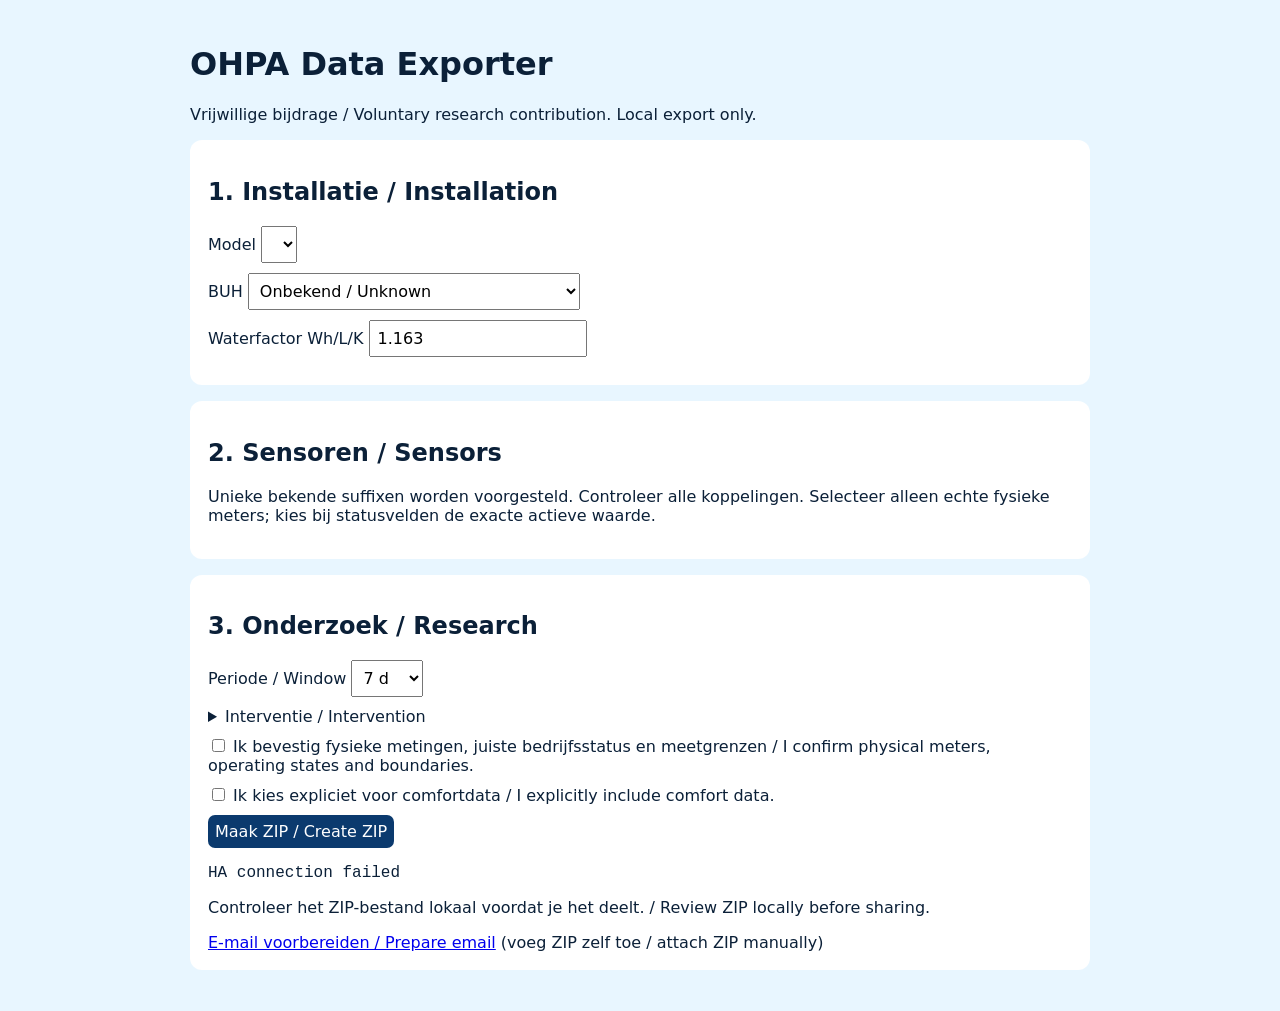
==== exporter/index.html @ 8a06457b "Add experimental standalone OHPA Data Exporter with seven research profiles" ====
<!doctype html><html lang="nl"><head><base href="__BASE__"><meta charset="utf-8"><meta name="viewport" content="width=device-width,initial-scale=1"><title>OHPA Data Exporter</title><style>
body{font:16px system-ui;max-width:900px;margin:auto;padding:24px;background:#e8f6ff;color:#0b2038}section{background:white;border-radius:12px;padding:18px;margin:16px 0}label{display:block;margin:10px 0}select,input,button{font:inherit;max-width:100%;padding:7px}button{background:#0b3a6e;color:white;border:0;border-radius:7px}small{display:block;color:#455} .role{border-bottom:1px solid #ddd;padding:8px 0}pre{white-space:pre-wrap} @media(prefers-color-scheme:dark){body{background:#0b2038;color:#e8f6ff}section{background:#172e48}small{color:#bed4e4}}
</style></head><body><h1>OHPA Data Exporter</h1><p>Vrijwillige bijdrage / Voluntary research contribution. Local export only.</p>
<section><h2>1. Installatie / Installation</h2><label>Model <select id="model"></select></label><label>BUH <select id="buh"><option value="unknown">Onbekend / Unknown</option><option value="none">Afwezig / None</option><option value="separate">Apart gemeten / Separately metered</option></select></label><label>Waterfactor Wh/L/K <input id="factor" type="number" step=".001" value="1.163"></label></section>
<section><h2>2. Sensoren / Sensors</h2><p>Unieke bekende suffixen worden voorgesteld. Controleer alle koppelingen. Selecteer alleen echte fysieke meters; kies bij statusvelden de exacte actieve waarde.</p><div id="roles"></div></section>
<section><h2>3. Onderzoek / Research</h2><div id="profiles"></div><label>Periode / Window <select id="hours"><option value="24">24 h</option><option value="72">72 h</option><option value="168" selected>7 d</option></select></label><details><summary>Interventie / Intervention</summary><label>Parameter <select id="parameter"><option value="">Geen / None</option><option>heating_curve</option><option>pump_pwm</option><option>defrost</option><option>frequency_limit</option><option>hysteresis</option><option>other</option></select></label><label>Before <input id="before" type="number" step="any"></label><label>After <input id="after" type="number" step="any"></label><label>Minute from start <input id="minute" type="number" min="0"></label></details><label><input type="checkbox" id="confirmed"> Ik bevestig fysieke metingen, juiste bedrijfsstatus en meetgrenzen / I confirm physical meters, operating states and boundaries.</label><label><input type="checkbox" id="comfort"> Ik kies expliciet voor comfortdata / I explicitly include comfort data.</label><button id="export" disabled>Maak ZIP / Create ZIP</button><pre id="status" role="status"></pre><p>Controleer het ZIP-bestand lokaal voordat je het deelt. / Review ZIP locally before sharing.</p><a href="mailto:ohpa@hagenback.nl?subject=OHPA%20Research%20contribution">E-mail voorbereiden / Prepare email</a> (voeg ZIP zelf toe / attach ZIP manually)</section>
<script>
const $=id=>document.getElementById(id), fields={};
function option(select,value,label){const o=document.createElement('option');o.value=value;o.textContent=label;select.append(o)}
async function init(){try{const r=await fetch('api/setup');if(!r.ok)throw Error('HA connection failed');const s=await r.json();option($('model'),'generic','Other / Unknown');for(const m of s.models)option($('model'),m,m);
for(const [key,label] of Object.entries(s.roles)){const row=document.createElement('div');row.className='role';const l=document.createElement('label');l.textContent=label+' ('+key+')';const sel=document.createElement('select');option(sel,'','— Not mapped —');const c=s.candidates[key];for(const item of c)option(sel,item.entity,(item.suggested?'★ ':'')+item.name+' · '+item.state+' '+item.unit+' · '+item.entity);const matches=c.filter(x=>x.suggested);if(matches.length===1&&!['power','flow','flow_counter','buh','heating','defrost'].includes(key))sel.value=matches[0].entity;l.append(sel);row.append(l);const active=document.createElement('input');active.placeholder='Active state';active.value='on';active.hidden=true;sel.onchange=()=>{active.hidden=c.find(x=>x.entity===sel.value)?.unit!=='on/off'};sel.onchange();row.append(active);$('roles').append(row);fields[key]={sel,active}}
for(const p of s.profiles){const l=document.createElement('label'),i=document.createElement('input');i.type='checkbox';i.value=p;l.append(i,document.createTextNode(' '+p));$('profiles').append(l)}$('export').disabled=false
}catch(e){$('status').textContent=e.message}}
$('export').onclick=async()=>{const b=$('export');b.disabled=true;$('status').textContent='Historie ophalen / Reading history…';try{const mapping={};for(const [k,v] of Object.entries(fields))if(v.sel.value)mapping[k]={entity:v.sel.value,on_value:v.active.value};const p={model:$('model').value,buh_mode:$('buh').value,water_factor:Number($('factor').value),hours:Number($('hours').value),confirmed:$('confirmed').checked,comfort_consent:$('comfort').checked,mapping,profiles:[...$('profiles').querySelectorAll('input:checked')].map(x=>x.value)};if($('parameter').value){if(['before','after','minute'].some(k=>$(k).value===''))throw Error('Complete intervention fields');p.intervention={parameter:$('parameter').value,before:Number($('before').value),after:Number($('after').value),minute_index:Number($('minute').value)}}const r=await fetch('api/export',{method:'POST',headers:{'Content-Type':'application/json'},body:JSON.stringify(p)});if(!r.ok){const e=await r.json();throw Error(typeof e.detail==='string'?e.detail:'Export failed')}const u=URL.createObjectURL(await r.blob()),a=document.createElement('a');a.href=u;a.download='ohpa-research.zip';a.click();setTimeout(()=>URL.revokeObjectURL(u),1000);$('status').textContent='ZIP gereed / ZIP ready. Review before sharing.'}catch(e){$('status').textContent=e.message}finally{b.disabled=false}};
init();
</script></body></html>
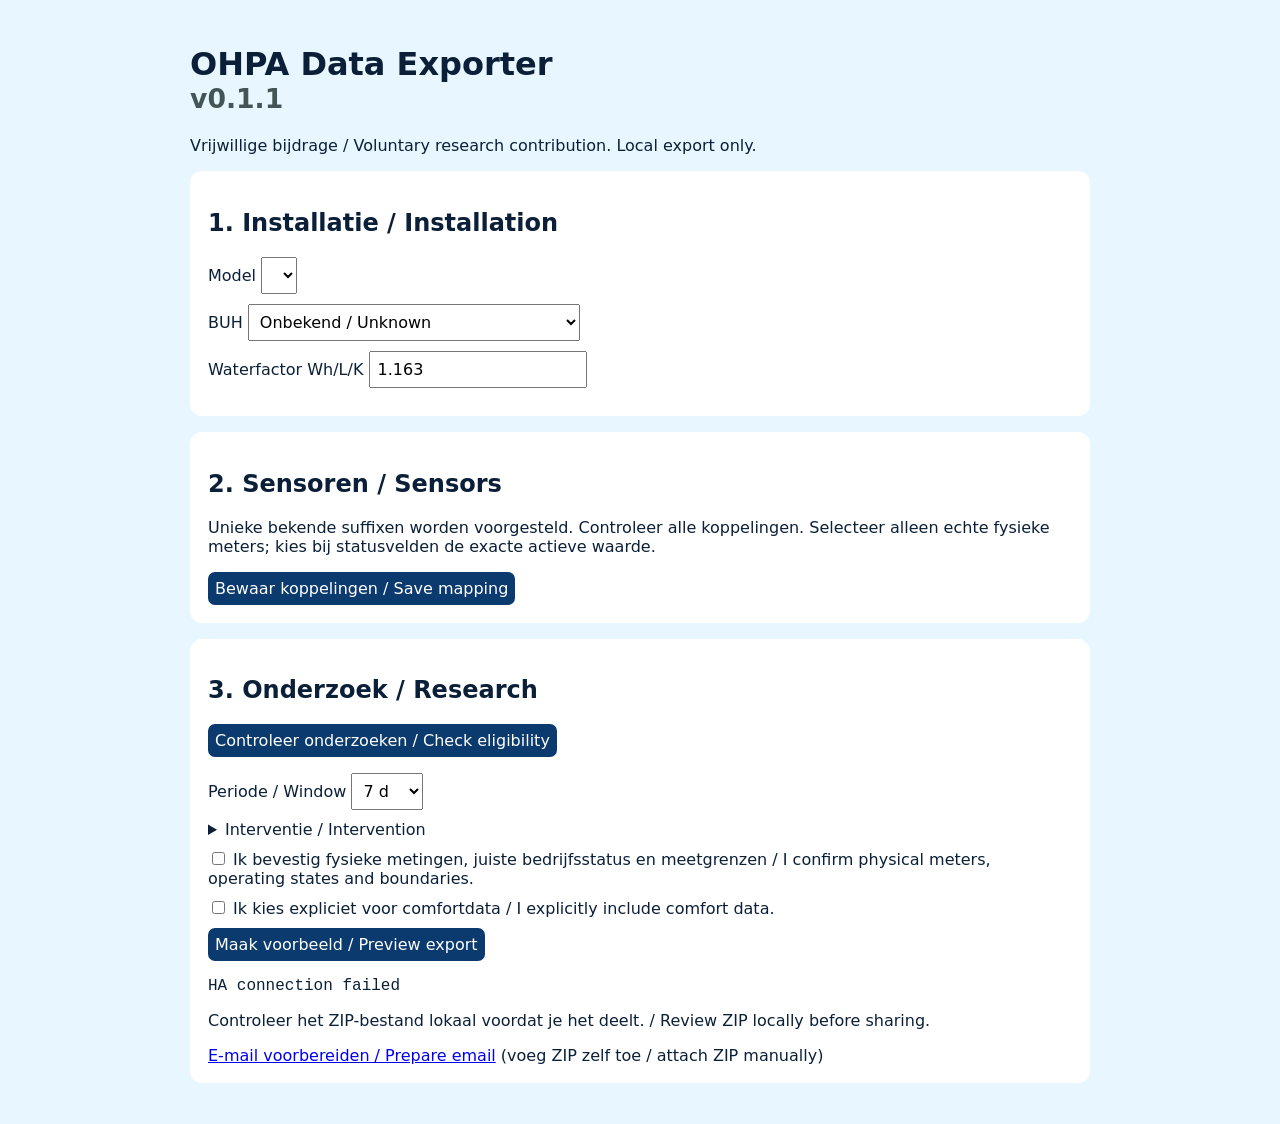
==== commit 312ea9af: "Exporter 0.1.1: persist mappings, check eligibility and review actual ZIP before download" ====
--- a/exporter/index.html
+++ b/exporter/index.html
@@ -1,16 +1,25 @@
 <!doctype html><html lang="nl"><head><base href="__BASE__"><meta charset="utf-8"><meta name="viewport" content="width=device-width,initial-scale=1"><title>OHPA Data Exporter</title><style>
 body{font:16px system-ui;max-width:900px;margin:auto;padding:24px;background:#e8f6ff;color:#0b2038}section{background:white;border-radius:12px;padding:18px;margin:16px 0}label{display:block;margin:10px 0}select,input,button{font:inherit;max-width:100%;padding:7px}button{background:#0b3a6e;color:white;border:0;border-radius:7px}small{display:block;color:#455} .role{border-bottom:1px solid #ddd;padding:8px 0}pre{white-space:pre-wrap} @media(prefers-color-scheme:dark){body{background:#0b2038;color:#e8f6ff}section{background:#172e48}small{color:#bed4e4}}
-</style></head><body><h1>OHPA Data Exporter</h1><p>Vrijwillige bijdrage / Voluntary research contribution. Local export only.</p>
+</style></head><body><h1>OHPA Data Exporter <small>v0.1.1</small></h1><p>Vrijwillige bijdrage / Voluntary research contribution. Local export only.</p>
 <section><h2>1. Installatie / Installation</h2><label>Model <select id="model"></select></label><label>BUH <select id="buh"><option value="unknown">Onbekend / Unknown</option><option value="none">Afwezig / None</option><option value="separate">Apart gemeten / Separately metered</option></select></label><label>Waterfactor Wh/L/K <input id="factor" type="number" step=".001" value="1.163"></label></section>
-<section><h2>2. Sensoren / Sensors</h2><p>Unieke bekende suffixen worden voorgesteld. Controleer alle koppelingen. Selecteer alleen echte fysieke meters; kies bij statusvelden de exacte actieve waarde.</p><div id="roles"></div></section>
-<section><h2>3. Onderzoek / Research</h2><div id="profiles"></div><label>Periode / Window <select id="hours"><option value="24">24 h</option><option value="72">72 h</option><option value="168" selected>7 d</option></select></label><details><summary>Interventie / Intervention</summary><label>Parameter <select id="parameter"><option value="">Geen / None</option><option>heating_curve</option><option>pump_pwm</option><option>defrost</option><option>frequency_limit</option><option>hysteresis</option><option>other</option></select></label><label>Before <input id="before" type="number" step="any"></label><label>After <input id="after" type="number" step="any"></label><label>Minute from start <input id="minute" type="number" min="0"></label></details><label><input type="checkbox" id="confirmed"> Ik bevestig fysieke metingen, juiste bedrijfsstatus en meetgrenzen / I confirm physical meters, operating states and boundaries.</label><label><input type="checkbox" id="comfort"> Ik kies expliciet voor comfortdata / I explicitly include comfort data.</label><button id="export" disabled>Maak ZIP / Create ZIP</button><pre id="status" role="status"></pre><p>Controleer het ZIP-bestand lokaal voordat je het deelt. / Review ZIP locally before sharing.</p><a href="mailto:ohpa@hagenback.nl?subject=OHPA%20Research%20contribution">E-mail voorbereiden / Prepare email</a> (voeg ZIP zelf toe / attach ZIP manually)</section>
+<section><h2>2. Sensoren / Sensors</h2><p>Unieke bekende suffixen worden voorgesteld. Controleer alle koppelingen. Selecteer alleen echte fysieke meters; kies bij statusvelden de exacte actieve waarde.</p><button id="save" disabled>Bewaar koppelingen / Save mapping</button><div id="roles"></div></section>
+<section><h2>3. Onderzoek / Research</h2><div id="profiles"></div><button id="check" disabled>Controleer onderzoeken / Check eligibility</button><pre id="eligibility"></pre><label>Periode / Window <select id="hours"><option value="24">24 h</option><option value="72">72 h</option><option value="168" selected>7 d</option></select></label><details><summary>Interventie / Intervention</summary><label>Parameter <select id="parameter"><option value="">Geen / None</option><option>heating_curve</option><option>pump_pwm</option><option>defrost</option><option>frequency_limit</option><option>hysteresis</option><option>other</option></select></label><label>Before <input id="before" type="number" step="any"></label><label>After <input id="after" type="number" step="any"></label><label>Minute from start <input id="minute" type="number" min="0"></label></details><label><input type="checkbox" id="confirmed"> Ik bevestig fysieke metingen, juiste bedrijfsstatus en meetgrenzen / I confirm physical meters, operating states and boundaries.</label><label><input type="checkbox" id="comfort"> Ik kies expliciet voor comfortdata / I explicitly include comfort data.</label><button id="export" disabled>Maak voorbeeld / Preview export</button><pre id="status" role="status"></pre><div id="preview" hidden><h3>Exportpreview</h3><pre id="summary"></pre><label><input type="checkbox" id="reviewed"> Ik heb de exportpreview gecontroleerd / I reviewed the preview.</label><button id="download">Download ZIP</button></div><p>Controleer het ZIP-bestand lokaal voordat je het deelt. / Review ZIP locally before sharing.</p><a href="mailto:ohpa@hagenback.nl?subject=OHPA%20Research%20contribution">E-mail voorbereiden / Prepare email</a> (voeg ZIP zelf toe / attach ZIP manually)</section>
 <script>
 const $=id=>document.getElementById(id), fields={};
+let token=null;
 function option(select,value,label){const o=document.createElement('option');o.value=value;o.textContent=label;select.append(o)}
-async function init(){try{const r=await fetch('api/setup');if(!r.ok)throw Error('HA connection failed');const s=await r.json();option($('model'),'generic','Other / Unknown');for(const m of s.models)option($('model'),m,m);
-for(const [key,label] of Object.entries(s.roles)){const row=document.createElement('div');row.className='role';const l=document.createElement('label');l.textContent=label+' ('+key+')';const sel=document.createElement('select');option(sel,'','— Not mapped —');const c=s.candidates[key];for(const item of c)option(sel,item.entity,(item.suggested?'★ ':'')+item.name+' · '+item.state+' '+item.unit+' · '+item.entity);const matches=c.filter(x=>x.suggested);if(matches.length===1&&!['power','flow','flow_counter','buh','heating','defrost'].includes(key))sel.value=matches[0].entity;l.append(sel);row.append(l);const active=document.createElement('input');active.placeholder='Active state';active.value='on';active.hidden=true;sel.onchange=()=>{active.hidden=c.find(x=>x.entity===sel.value)?.unit!=='on/off'};sel.onchange();row.append(active);$('roles').append(row);fields[key]={sel,active}}
-for(const p of s.profiles){const l=document.createElement('label'),i=document.createElement('input');i.type='checkbox';i.value=p;l.append(i,document.createTextNode(' '+p));$('profiles').append(l)}$('export').disabled=false
+function invalidate(){token=null;$('preview').hidden=true;$('reviewed').checked=false}
+function payload(){const mapping={};for(const [k,v] of Object.entries(fields))if(v.sel.value)mapping[k]={entity:v.sel.value,on_value:v.active.value};const p={model:$('model').value,buh_mode:$('buh').value,water_factor:Number($('factor').value),hours:Number($('hours').value),confirmed:$('confirmed').checked,comfort_consent:$('comfort').checked,mapping,profiles:[...$('profiles').querySelectorAll('input:checked')].map(x=>x.value)};if($('parameter').value){if(['before','after','minute'].some(k=>$(k).value===''))throw Error('Complete intervention fields');p.intervention={parameter:$('parameter').value,before:Number($('before').value),after:Number($('after').value),minute_index:Number($('minute').value)}}return p}
+async function post(path,p){const r=await fetch('api/'+path,{method:'POST',headers:{'Content-Type':'application/json'},body:JSON.stringify(p)});if(!r.ok){const e=await r.json();throw Error(typeof e.detail==='string'?e.detail:'Request failed')}return r}
+async function init(){try{const r=await fetch('api/setup');if(!r.ok)throw Error('HA connection failed');const s=await r.json(), saved=s.saved||{};option($('model'),'generic','Other / Unknown');for(const m of s.models)option($('model'),m,m);
+$('model').value=saved.model||'generic';$('buh').value=saved.buh_mode||'unknown';$('factor').value=saved.water_factor??1.163;
+for(const [key,label] of Object.entries(s.roles)){const row=document.createElement('div');row.className='role';const l=document.createElement('label');l.textContent=label+' ('+key+')';const sel=document.createElement('select');option(sel,'','— Not mapped —');const c=s.candidates[key];for(const item of c)option(sel,item.entity,(item.suggested?'★ ':'')+item.name+' · '+item.state+' '+item.unit+' · '+item.entity);const matches=c.filter(x=>x.suggested);const old=saved.mapping?.[key];if(old&&c.some(x=>x.entity===old.entity))sel.value=old.entity;else if(matches.length===1&&!['power','flow','flow_counter','buh','heating','defrost'].includes(key))sel.value=matches[0].entity;l.append(sel);row.append(l);const active=document.createElement('input');active.placeholder='Active state';active.value=old?.on_value||'on';active.hidden=true;sel.onchange=()=>{active.hidden=c.find(x=>x.entity===sel.value)?.unit!=='on/off'};sel.onchange();row.append(active);$('roles').append(row);fields[key]={sel,active}}
+for(const p of s.profiles){const l=document.createElement('label'),i=document.createElement('input');i.type='checkbox';i.value=p;l.append(i,document.createTextNode(' '+p));$('profiles').append(l)}for(const k of ['export','save','check'])$(k).disabled=false;
+document.addEventListener('change',e=>{if(e.target.id!=='reviewed')invalidate()});
 }catch(e){$('status').textContent=e.message}}
-$('export').onclick=async()=>{const b=$('export');b.disabled=true;$('status').textContent='Historie ophalen / Reading history…';try{const mapping={};for(const [k,v] of Object.entries(fields))if(v.sel.value)mapping[k]={entity:v.sel.value,on_value:v.active.value};const p={model:$('model').value,buh_mode:$('buh').value,water_factor:Number($('factor').value),hours:Number($('hours').value),confirmed:$('confirmed').checked,comfort_consent:$('comfort').checked,mapping,profiles:[...$('profiles').querySelectorAll('input:checked')].map(x=>x.value)};if($('parameter').value){if(['before','after','minute'].some(k=>$(k).value===''))throw Error('Complete intervention fields');p.intervention={parameter:$('parameter').value,before:Number($('before').value),after:Number($('after').value),minute_index:Number($('minute').value)}}const r=await fetch('api/export',{method:'POST',headers:{'Content-Type':'application/json'},body:JSON.stringify(p)});if(!r.ok){const e=await r.json();throw Error(typeof e.detail==='string'?e.detail:'Export failed')}const u=URL.createObjectURL(await r.blob()),a=document.createElement('a');a.href=u;a.download='ohpa-research.zip';a.click();setTimeout(()=>URL.revokeObjectURL(u),1000);$('status').textContent='ZIP gereed / ZIP ready. Review before sharing.'}catch(e){$('status').textContent=e.message}finally{b.disabled=false}};
+$('save').onclick=async()=>{try{await post('save',payload());$('status').textContent='Koppelingen lokaal opgeslagen / Mapping saved locally.'}catch(e){$('status').textContent=e.message}};
+$('check').onclick=async()=>{try{const r=await (await post('eligibility',payload())).json();$('eligibility').textContent=Object.entries(r).map(([k,v])=>k+': '+(v.length?'Missing '+v.join(', '):'Ready for history check')).join('\n')}catch(e){$('status').textContent=e.message}};
+$('export').onclick=async()=>{const b=$('export');b.disabled=true;invalidate();$('status').textContent='Historie ophalen / Reading history…';try{const r=await (await post('preview',payload())).json();token=r.token;$('summary').textContent=JSON.stringify({manifest:r.manifest,quality:r.quality,samples:r.samples,bytes:r.bytes,sha256:r.sha256},null,2);$('preview').hidden=false;$('status').textContent='Preview ready · 15 min validity'}catch(e){$('status').textContent=e.message}finally{b.disabled=false}};
+$('download').onclick=async()=>{try{if(!$('reviewed').checked||!token)throw Error('Confirm preview first');const r=await post('download',{token,confirmed:true});const u=URL.createObjectURL(await r.blob()),a=document.createElement('a');a.href=u;a.download='ohpa-research.zip';a.click();setTimeout(()=>URL.revokeObjectURL(u),1000);invalidate();$('status').textContent='ZIP ready. Review before sharing.'}catch(e){$('status').textContent=e.message}};
 init();
 </script></body></html>
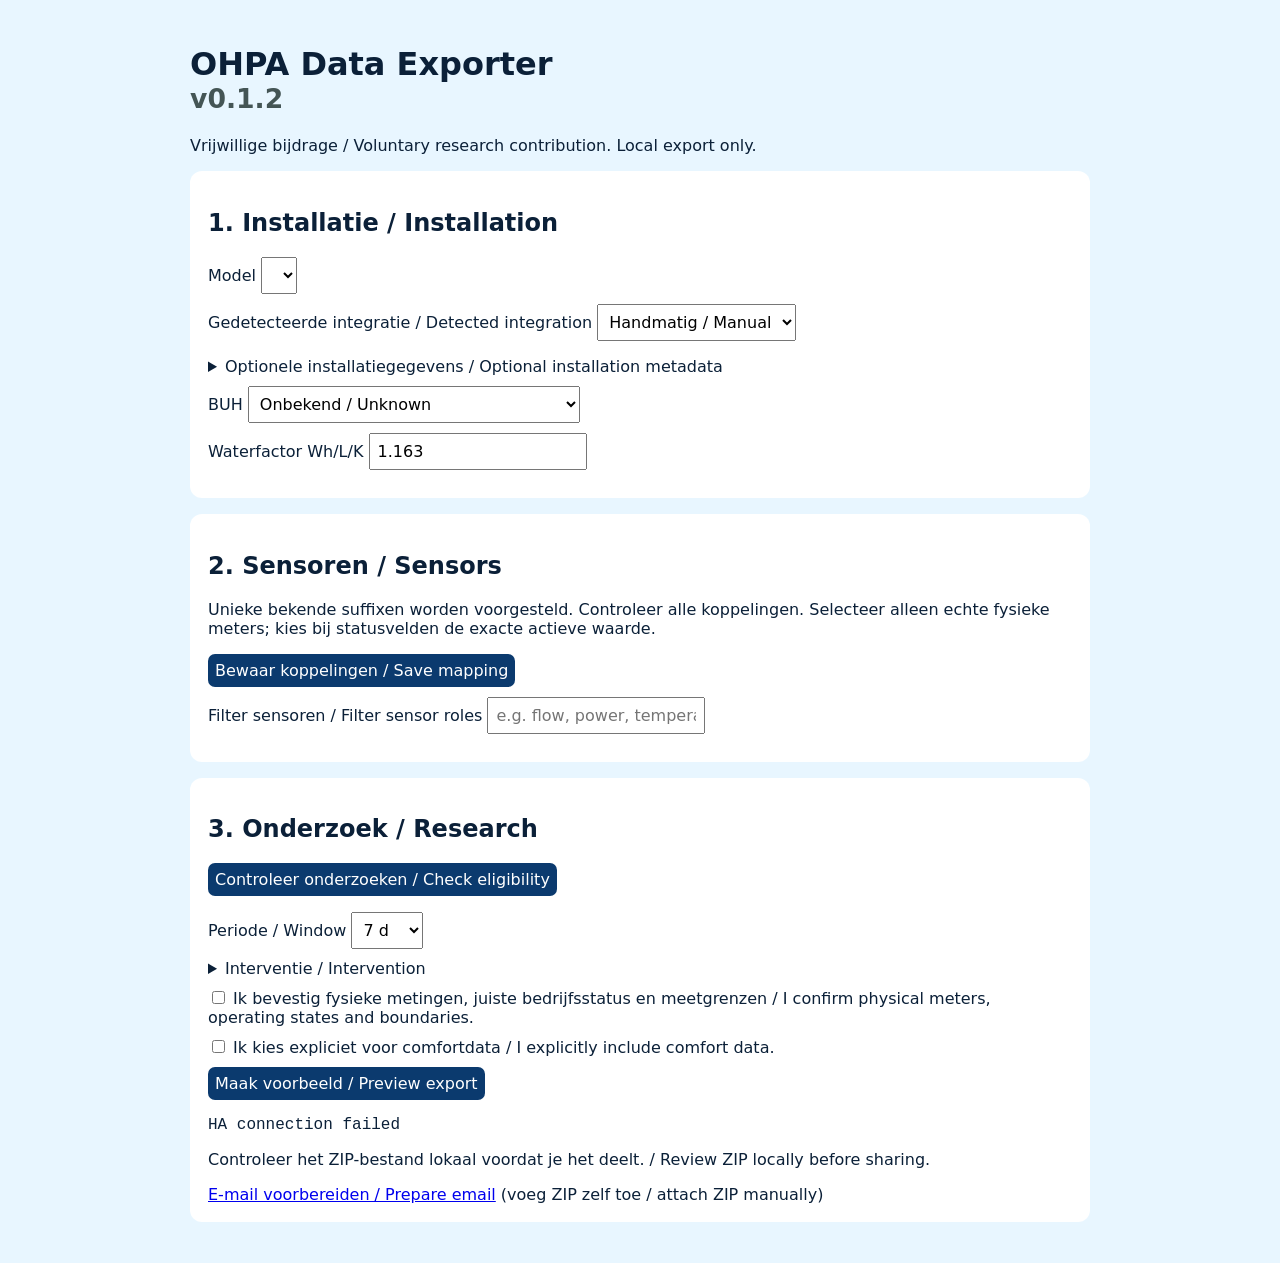
==== commit 5fc405ec: "Exporter 0.1.2: integration detection, installation metadata and synthetic package tests" ====
--- a/exporter/index.html
+++ b/exporter/index.html
@@ -1,20 +1,21 @@
 <!doctype html><html lang="nl"><head><base href="__BASE__"><meta charset="utf-8"><meta name="viewport" content="width=device-width,initial-scale=1"><title>OHPA Data Exporter</title><style>
 body{font:16px system-ui;max-width:900px;margin:auto;padding:24px;background:#e8f6ff;color:#0b2038}section{background:white;border-radius:12px;padding:18px;margin:16px 0}label{display:block;margin:10px 0}select,input,button{font:inherit;max-width:100%;padding:7px}button{background:#0b3a6e;color:white;border:0;border-radius:7px}small{display:block;color:#455} .role{border-bottom:1px solid #ddd;padding:8px 0}pre{white-space:pre-wrap} @media(prefers-color-scheme:dark){body{background:#0b2038;color:#e8f6ff}section{background:#172e48}small{color:#bed4e4}}
-</style></head><body><h1>OHPA Data Exporter <small>v0.1.1</small></h1><p>Vrijwillige bijdrage / Voluntary research contribution. Local export only.</p>
-<section><h2>1. Installatie / Installation</h2><label>Model <select id="model"></select></label><label>BUH <select id="buh"><option value="unknown">Onbekend / Unknown</option><option value="none">Afwezig / None</option><option value="separate">Apart gemeten / Separately metered</option></select></label><label>Waterfactor Wh/L/K <input id="factor" type="number" step=".001" value="1.163"></label></section>
-<section><h2>2. Sensoren / Sensors</h2><p>Unieke bekende suffixen worden voorgesteld. Controleer alle koppelingen. Selecteer alleen echte fysieke meters; kies bij statusvelden de exacte actieve waarde.</p><button id="save" disabled>Bewaar koppelingen / Save mapping</button><div id="roles"></div></section>
+</style></head><body><h1>OHPA Data Exporter <small>v0.1.2</small></h1><p>Vrijwillige bijdrage / Voluntary research contribution. Local export only.</p>
+<section><h2>1. Installatie / Installation</h2><label>Model <select id="model"></select></label><label>Gedetecteerde integratie / Detected integration <select id="detected"><option value="">Handmatig / Manual</option></select></label><p id="detected-note"></p><details><summary>Optionele installatiegegevens / Optional installation metadata</summary><div id="installation"></div></details><label>BUH <select id="buh"><option value="unknown">Onbekend / Unknown</option><option value="none">Afwezig / None</option><option value="separate">Apart gemeten / Separately metered</option></select></label><label>Waterfactor Wh/L/K <input id="factor" type="number" step=".001" value="1.163"></label></section>
+<section><h2>2. Sensoren / Sensors</h2><p>Unieke bekende suffixen worden voorgesteld. Controleer alle koppelingen. Selecteer alleen echte fysieke meters; kies bij statusvelden de exacte actieve waarde.</p><button id="save" disabled>Bewaar koppelingen / Save mapping</button><label>Filter sensoren / Filter sensor roles <input id="filter" placeholder="e.g. flow, power, temperature"></label><div id="roles"></div></section>
 <section><h2>3. Onderzoek / Research</h2><div id="profiles"></div><button id="check" disabled>Controleer onderzoeken / Check eligibility</button><pre id="eligibility"></pre><label>Periode / Window <select id="hours"><option value="24">24 h</option><option value="72">72 h</option><option value="168" selected>7 d</option></select></label><details><summary>Interventie / Intervention</summary><label>Parameter <select id="parameter"><option value="">Geen / None</option><option>heating_curve</option><option>pump_pwm</option><option>defrost</option><option>frequency_limit</option><option>hysteresis</option><option>other</option></select></label><label>Before <input id="before" type="number" step="any"></label><label>After <input id="after" type="number" step="any"></label><label>Minute from start <input id="minute" type="number" min="0"></label></details><label><input type="checkbox" id="confirmed"> Ik bevestig fysieke metingen, juiste bedrijfsstatus en meetgrenzen / I confirm physical meters, operating states and boundaries.</label><label><input type="checkbox" id="comfort"> Ik kies expliciet voor comfortdata / I explicitly include comfort data.</label><button id="export" disabled>Maak voorbeeld / Preview export</button><pre id="status" role="status"></pre><div id="preview" hidden><h3>Exportpreview</h3><pre id="summary"></pre><label><input type="checkbox" id="reviewed"> Ik heb de exportpreview gecontroleerd / I reviewed the preview.</label><button id="download">Download ZIP</button></div><p>Controleer het ZIP-bestand lokaal voordat je het deelt. / Review ZIP locally before sharing.</p><a href="mailto:ohpa@hagenback.nl?subject=OHPA%20Research%20contribution">E-mail voorbereiden / Prepare email</a> (voeg ZIP zelf toe / attach ZIP manually)</section>
 <script>
 const $=id=>document.getElementById(id), fields={};
-let token=null;
+let token=null, detected=[], candidateMap={};
+const metaFields={integration:["openamber","bommer","leejow","other","unknown"],flow_meter:["yf_b10","aquaro","ultrasonic","other","unknown"],power_meter:["shelly","mid","other","unknown"],emitters:["floor","radiators","mixed","fan_coils","other","unknown"],hydraulics:["direct","series_buffer","parallel_buffer","other","unknown"],ventilation:["natural","mechanical","heat_recovery","other","unknown"],pump_control:["fixed","pwm","other","unknown"],heated_area_m2:null,heated_volume_m3:null,glycol_pct:null,flow_accuracy_pct:null};
 function option(select,value,label){const o=document.createElement('option');o.value=value;o.textContent=label;select.append(o)}
 function invalidate(){token=null;$('preview').hidden=true;$('reviewed').checked=false}
-function payload(){const mapping={};for(const [k,v] of Object.entries(fields))if(v.sel.value)mapping[k]={entity:v.sel.value,on_value:v.active.value};const p={model:$('model').value,buh_mode:$('buh').value,water_factor:Number($('factor').value),hours:Number($('hours').value),confirmed:$('confirmed').checked,comfort_consent:$('comfort').checked,mapping,profiles:[...$('profiles').querySelectorAll('input:checked')].map(x=>x.value)};if($('parameter').value){if(['before','after','minute'].some(k=>$(k).value===''))throw Error('Complete intervention fields');p.intervention={parameter:$('parameter').value,before:Number($('before').value),after:Number($('after').value),minute_index:Number($('minute').value)}}return p}
+function payload(){const mapping={};for(const [k,v] of Object.entries(fields))if(v.sel.value)mapping[k]={entity:v.sel.value,on_value:v.active.value};const p={model:$('model').value,buh_mode:$('buh').value,water_factor:Number($('factor').value),hours:Number($('hours').value),confirmed:$('confirmed').checked,comfort_consent:$('comfort').checked,mapping,profiles:[...$('profiles').querySelectorAll('input:checked')].map(x=>x.value)};if($('parameter').value){if(['before','after','minute'].some(k=>$(k).value===''))throw Error('Complete intervention fields');p.intervention={parameter:$('parameter').value,before:Number($('before').value),after:Number($('after').value),minute_index:Number($('minute').value)}}p.installation={};for(const [k,v] of Object.entries(metaFields)){const x=$("meta_"+k).value;if(x!=="")p.installation[k]=v?x:Number(x)}return p}
 async function post(path,p){const r=await fetch('api/'+path,{method:'POST',headers:{'Content-Type':'application/json'},body:JSON.stringify(p)});if(!r.ok){const e=await r.json();throw Error(typeof e.detail==='string'?e.detail:'Request failed')}return r}
-async function init(){try{const r=await fetch('api/setup');if(!r.ok)throw Error('HA connection failed');const s=await r.json(), saved=s.saved||{};option($('model'),'generic','Other / Unknown');for(const m of s.models)option($('model'),m,m);
+async function init(){try{const r=await fetch('api/setup');if(!r.ok)throw Error('HA connection failed');const s=await r.json(), saved=s.saved||{};detected=s.integrations||[];candidateMap=s.candidates;for(const [i,d] of detected.entries())option($('detected'),String(i),d.profile+' · '+d.prefix+' · '+d.matches.length+' roles');for(const [k,v] of Object.entries(metaFields)){const label=document.createElement('label');label.textContent=k+' ';const el=document.createElement(v?'select':'input');el.id='meta_'+k;if(v){for(const x of v)option(el,x,x);el.value=saved.installation?.[k]||'unknown'}else{el.type='number';el.step='any';el.value=saved.installation?.[k]??''}label.append(el);$('installation').append(label)}option($('model'),'generic','Other / Unknown');for(const m of s.models)option($('model'),m,m);
 $('model').value=saved.model||'generic';$('buh').value=saved.buh_mode||'unknown';$('factor').value=saved.water_factor??1.163;
-for(const [key,label] of Object.entries(s.roles)){const row=document.createElement('div');row.className='role';const l=document.createElement('label');l.textContent=label+' ('+key+')';const sel=document.createElement('select');option(sel,'','— Not mapped —');const c=s.candidates[key];for(const item of c)option(sel,item.entity,(item.suggested?'★ ':'')+item.name+' · '+item.state+' '+item.unit+' · '+item.entity);const matches=c.filter(x=>x.suggested);const old=saved.mapping?.[key];if(old&&c.some(x=>x.entity===old.entity))sel.value=old.entity;else if(matches.length===1&&!['power','flow','flow_counter','buh','heating','defrost'].includes(key))sel.value=matches[0].entity;l.append(sel);row.append(l);const active=document.createElement('input');active.placeholder='Active state';active.value=old?.on_value||'on';active.hidden=true;sel.onchange=()=>{active.hidden=c.find(x=>x.entity===sel.value)?.unit!=='on/off'};sel.onchange();row.append(active);$('roles').append(row);fields[key]={sel,active}}
-for(const p of s.profiles){const l=document.createElement('label'),i=document.createElement('input');i.type='checkbox';i.value=p;l.append(i,document.createTextNode(' '+p));$('profiles').append(l)}for(const k of ['export','save','check'])$(k).disabled=false;
+for(const [key,label] of Object.entries(s.roles)){const row=document.createElement('div');row.className='role';row.dataset.search=(key+' '+label).toLowerCase();const l=document.createElement('label');l.textContent=label+' ('+key+')';const sel=document.createElement('select');option(sel,'','— Not mapped —');const c=s.candidates[key];for(const item of c)option(sel,item.entity,(item.suggested?'★ ':'')+item.name+' · '+item.state+' '+item.unit+' · '+item.entity);const matches=c.filter(x=>x.suggested);const old=saved.mapping?.[key];if(old&&c.some(x=>x.entity===old.entity))sel.value=old.entity;else if(matches.length===1&&!['power','flow','flow_counter','buh','heating','defrost'].includes(key))sel.value=matches[0].entity;l.append(sel);row.append(l);const active=document.createElement('input');active.placeholder='Active state';active.value=old?.on_value||'on';active.hidden=true;sel.onchange=()=>{active.hidden=c.find(x=>x.entity===sel.value)?.unit!=='on/off'};sel.onchange();row.append(active);$('roles').append(row);fields[key]={sel,active}}
+$('filter').oninput=()=>{for(const row of $('roles').children)row.hidden=!row.dataset.search.includes($('filter').value.toLowerCase())};$('detected').onchange=()=>{const d=detected[$('detected').value];if(!d)return;for(const [k,v] of Object.entries(fields)){if(v.sel.value||['power','flow','flow_counter','buh','heating','defrost'].includes(k))continue;const m=candidateMap[k].filter(x=>x.suggested&&x.entity.split('.')[1].startsWith(d.prefix+'_'));if(m.length===1){v.sel.value=m[0].entity;v.sel.onchange()}}$('detected-note').textContent='Proposals added only to empty fields. Confirm all sensors and active states.';if(d.profile==='openamber')$('meta_integration').value='openamber';invalidate()};for(const p of s.profiles){const l=document.createElement('label'),i=document.createElement('input');i.type='checkbox';i.value=p;l.append(i,document.createTextNode(' '+p));$('profiles').append(l)}for(const k of ['export','save','check'])$(k).disabled=false;
 document.addEventListener('change',e=>{if(e.target.id!=='reviewed')invalidate()});
 }catch(e){$('status').textContent=e.message}}
 $('save').onclick=async()=>{try{await post('save',payload());$('status').textContent='Koppelingen lokaal opgeslagen / Mapping saved locally.'}catch(e){$('status').textContent=e.message}};
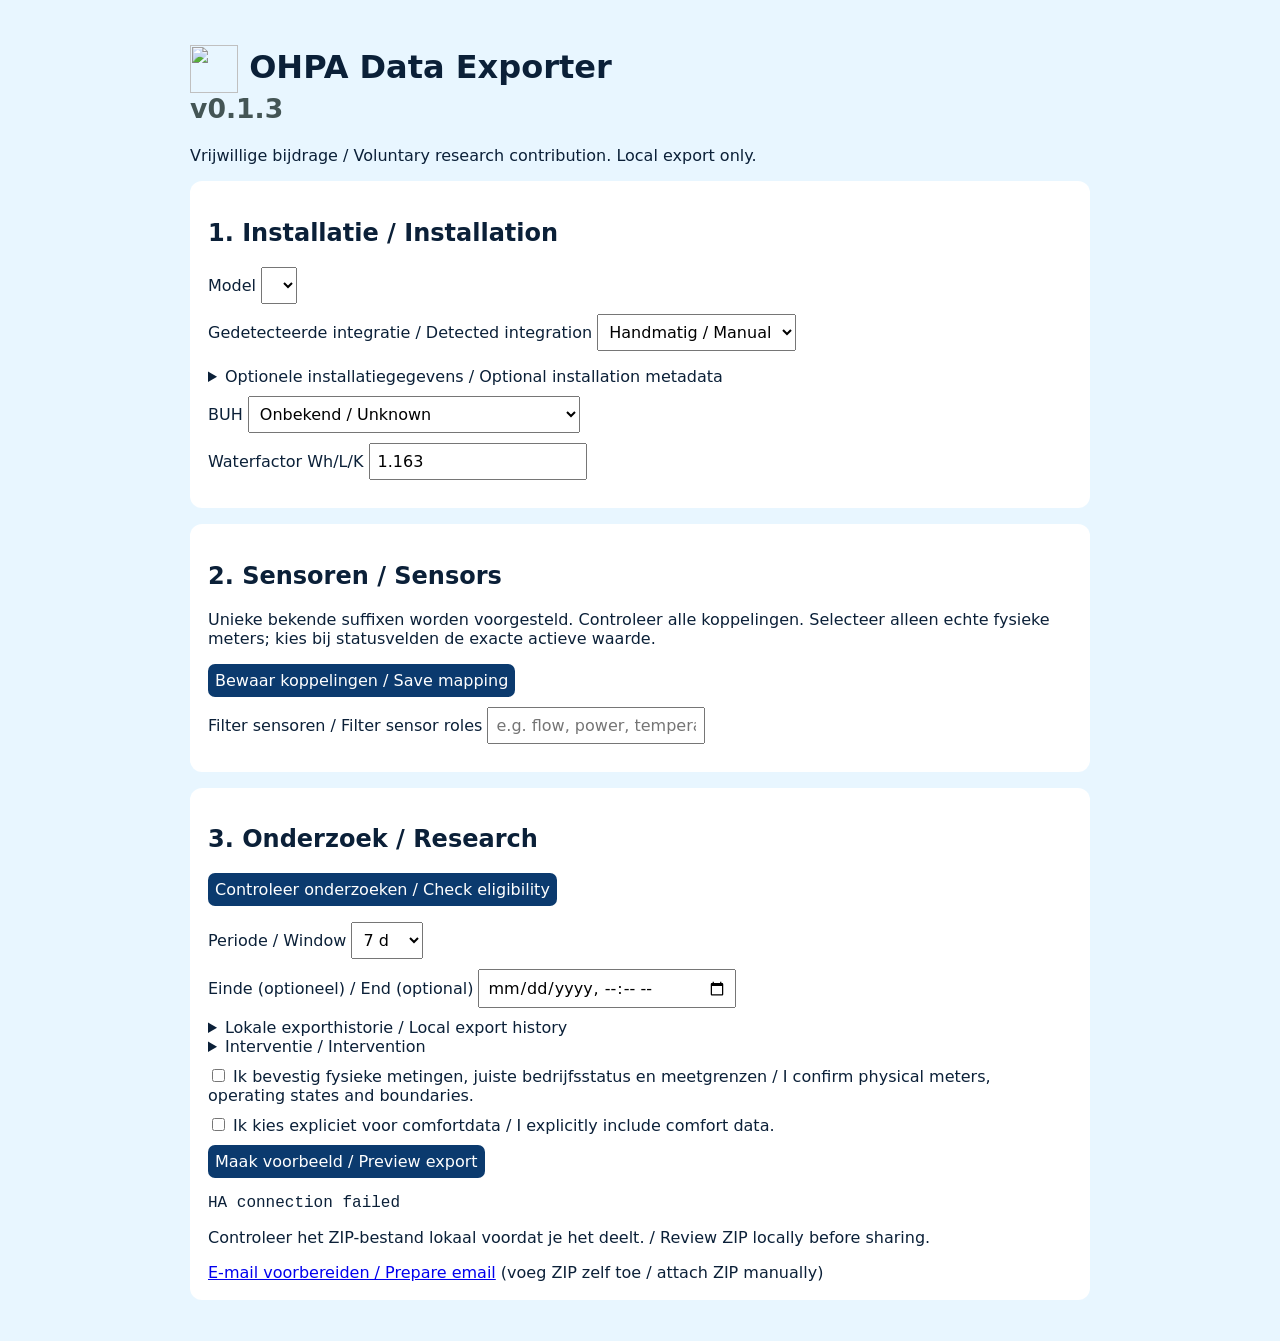
==== commit 35d1f3ef: "Exporter 0.1.3: native branding and local export overlap history" ====
--- a/exporter/index.html
+++ b/exporter/index.html
@@ -1,26 +1,26 @@
 <!doctype html><html lang="nl"><head><base href="__BASE__"><meta charset="utf-8"><meta name="viewport" content="width=device-width,initial-scale=1"><title>OHPA Data Exporter</title><style>
 body{font:16px system-ui;max-width:900px;margin:auto;padding:24px;background:#e8f6ff;color:#0b2038}section{background:white;border-radius:12px;padding:18px;margin:16px 0}label{display:block;margin:10px 0}select,input,button{font:inherit;max-width:100%;padding:7px}button{background:#0b3a6e;color:white;border:0;border-radius:7px}small{display:block;color:#455} .role{border-bottom:1px solid #ddd;padding:8px 0}pre{white-space:pre-wrap} @media(prefers-color-scheme:dark){body{background:#0b2038;color:#e8f6ff}section{background:#172e48}small{color:#bed4e4}}
-</style></head><body><h1>OHPA Data Exporter <small>v0.1.2</small></h1><p>Vrijwillige bijdrage / Voluntary research contribution. Local export only.</p>
+</style></head><body><h1><img src="static/app-icon.svg" alt="" width="48" height="48" style="vertical-align:middle"> OHPA Data Exporter <small>v0.1.3</small></h1><p>Vrijwillige bijdrage / Voluntary research contribution. Local export only.</p>
 <section><h2>1. Installatie / Installation</h2><label>Model <select id="model"></select></label><label>Gedetecteerde integratie / Detected integration <select id="detected"><option value="">Handmatig / Manual</option></select></label><p id="detected-note"></p><details><summary>Optionele installatiegegevens / Optional installation metadata</summary><div id="installation"></div></details><label>BUH <select id="buh"><option value="unknown">Onbekend / Unknown</option><option value="none">Afwezig / None</option><option value="separate">Apart gemeten / Separately metered</option></select></label><label>Waterfactor Wh/L/K <input id="factor" type="number" step=".001" value="1.163"></label></section>
 <section><h2>2. Sensoren / Sensors</h2><p>Unieke bekende suffixen worden voorgesteld. Controleer alle koppelingen. Selecteer alleen echte fysieke meters; kies bij statusvelden de exacte actieve waarde.</p><button id="save" disabled>Bewaar koppelingen / Save mapping</button><label>Filter sensoren / Filter sensor roles <input id="filter" placeholder="e.g. flow, power, temperature"></label><div id="roles"></div></section>
-<section><h2>3. Onderzoek / Research</h2><div id="profiles"></div><button id="check" disabled>Controleer onderzoeken / Check eligibility</button><pre id="eligibility"></pre><label>Periode / Window <select id="hours"><option value="24">24 h</option><option value="72">72 h</option><option value="168" selected>7 d</option></select></label><details><summary>Interventie / Intervention</summary><label>Parameter <select id="parameter"><option value="">Geen / None</option><option>heating_curve</option><option>pump_pwm</option><option>defrost</option><option>frequency_limit</option><option>hysteresis</option><option>other</option></select></label><label>Before <input id="before" type="number" step="any"></label><label>After <input id="after" type="number" step="any"></label><label>Minute from start <input id="minute" type="number" min="0"></label></details><label><input type="checkbox" id="confirmed"> Ik bevestig fysieke metingen, juiste bedrijfsstatus en meetgrenzen / I confirm physical meters, operating states and boundaries.</label><label><input type="checkbox" id="comfort"> Ik kies expliciet voor comfortdata / I explicitly include comfort data.</label><button id="export" disabled>Maak voorbeeld / Preview export</button><pre id="status" role="status"></pre><div id="preview" hidden><h3>Exportpreview</h3><pre id="summary"></pre><label><input type="checkbox" id="reviewed"> Ik heb de exportpreview gecontroleerd / I reviewed the preview.</label><button id="download">Download ZIP</button></div><p>Controleer het ZIP-bestand lokaal voordat je het deelt. / Review ZIP locally before sharing.</p><a href="mailto:ohpa@hagenback.nl?subject=OHPA%20Research%20contribution">E-mail voorbereiden / Prepare email</a> (voeg ZIP zelf toe / attach ZIP manually)</section>
+<section><h2>3. Onderzoek / Research</h2><div id="profiles"></div><button id="check" disabled>Controleer onderzoeken / Check eligibility</button><pre id="eligibility"></pre><label>Periode / Window <select id="hours"><option value="24">24 h</option><option value="72">72 h</option><option value="168" selected>7 d</option></select></label><label>Einde (optioneel) / End (optional) <input type="datetime-local" id="end"></label><details><summary>Lokale exporthistorie / Local export history</summary><pre id="history"></pre></details><details><summary>Interventie / Intervention</summary><label>Parameter <select id="parameter"><option value="">Geen / None</option><option>heating_curve</option><option>pump_pwm</option><option>defrost</option><option>frequency_limit</option><option>hysteresis</option><option>other</option></select></label><label>Before <input id="before" type="number" step="any"></label><label>After <input id="after" type="number" step="any"></label><label>Minute from start <input id="minute" type="number" min="0"></label></details><label><input type="checkbox" id="confirmed"> Ik bevestig fysieke metingen, juiste bedrijfsstatus en meetgrenzen / I confirm physical meters, operating states and boundaries.</label><label><input type="checkbox" id="comfort"> Ik kies expliciet voor comfortdata / I explicitly include comfort data.</label><button id="export" disabled>Maak voorbeeld / Preview export</button><pre id="status" role="status"></pre><div id="preview" hidden><h3>Exportpreview</h3><pre id="summary"></pre><label><input type="checkbox" id="reviewed"> Ik heb de exportpreview gecontroleerd / I reviewed the preview.</label><label id="overlapBox" hidden><input type="checkbox" id="overlap"> Ik bevestig overlappende periode / Confirm overlapping period</label><button id="download">Download ZIP</button></div><p>Controleer het ZIP-bestand lokaal voordat je het deelt. / Review ZIP locally before sharing.</p><a href="mailto:ohpa@hagenback.nl?subject=OHPA%20Research%20contribution">E-mail voorbereiden / Prepare email</a> (voeg ZIP zelf toe / attach ZIP manually)</section>
 <script>
 const $=id=>document.getElementById(id), fields={};
 let token=null, detected=[], candidateMap={};
 const metaFields={integration:["openamber","bommer","leejow","other","unknown"],flow_meter:["yf_b10","aquaro","ultrasonic","other","unknown"],power_meter:["shelly","mid","other","unknown"],emitters:["floor","radiators","mixed","fan_coils","other","unknown"],hydraulics:["direct","series_buffer","parallel_buffer","other","unknown"],ventilation:["natural","mechanical","heat_recovery","other","unknown"],pump_control:["fixed","pwm","other","unknown"],heated_area_m2:null,heated_volume_m3:null,glycol_pct:null,flow_accuracy_pct:null};
 function option(select,value,label){const o=document.createElement('option');o.value=value;o.textContent=label;select.append(o)}
 function invalidate(){token=null;$('preview').hidden=true;$('reviewed').checked=false}
-function payload(){const mapping={};for(const [k,v] of Object.entries(fields))if(v.sel.value)mapping[k]={entity:v.sel.value,on_value:v.active.value};const p={model:$('model').value,buh_mode:$('buh').value,water_factor:Number($('factor').value),hours:Number($('hours').value),confirmed:$('confirmed').checked,comfort_consent:$('comfort').checked,mapping,profiles:[...$('profiles').querySelectorAll('input:checked')].map(x=>x.value)};if($('parameter').value){if(['before','after','minute'].some(k=>$(k).value===''))throw Error('Complete intervention fields');p.intervention={parameter:$('parameter').value,before:Number($('before').value),after:Number($('after').value),minute_index:Number($('minute').value)}}p.installation={};for(const [k,v] of Object.entries(metaFields)){const x=$("meta_"+k).value;if(x!=="")p.installation[k]=v?x:Number(x)}return p}
+function payload(){const mapping={};for(const [k,v] of Object.entries(fields))if(v.sel.value)mapping[k]={entity:v.sel.value,on_value:v.active.value};const p={model:$('model').value,buh_mode:$('buh').value,water_factor:Number($('factor').value),hours:Number($('hours').value),confirmed:$('confirmed').checked,comfort_consent:$('comfort').checked,mapping,profiles:[...$('profiles').querySelectorAll('input:checked')].map(x=>x.value)};if($('parameter').value){if(['before','after','minute'].some(k=>$(k).value===''))throw Error('Complete intervention fields');p.intervention={parameter:$('parameter').value,before:Number($('before').value),after:Number($('after').value),minute_index:Number($('minute').value)}}p.installation={};for(const [k,v] of Object.entries(metaFields)){const x=$("meta_"+k).value;if(x!=="")p.installation[k]=v?x:Number(x)}if($("end").value)p.end=new Date($("end").value).toISOString();return p}
 async function post(path,p){const r=await fetch('api/'+path,{method:'POST',headers:{'Content-Type':'application/json'},body:JSON.stringify(p)});if(!r.ok){const e=await r.json();throw Error(typeof e.detail==='string'?e.detail:'Request failed')}return r}
-async function init(){try{const r=await fetch('api/setup');if(!r.ok)throw Error('HA connection failed');const s=await r.json(), saved=s.saved||{};detected=s.integrations||[];candidateMap=s.candidates;for(const [i,d] of detected.entries())option($('detected'),String(i),d.profile+' · '+d.prefix+' · '+d.matches.length+' roles');for(const [k,v] of Object.entries(metaFields)){const label=document.createElement('label');label.textContent=k+' ';const el=document.createElement(v?'select':'input');el.id='meta_'+k;if(v){for(const x of v)option(el,x,x);el.value=saved.installation?.[k]||'unknown'}else{el.type='number';el.step='any';el.value=saved.installation?.[k]??''}label.append(el);$('installation').append(label)}option($('model'),'generic','Other / Unknown');for(const m of s.models)option($('model'),m,m);
+async function init(){try{const r=await fetch('api/setup');if(!r.ok)throw Error('HA connection failed');const s=await r.json(), saved=s.saved||{};$('history').textContent=(s.history||[]).map(r=>new Date(r.start*1000).toLocaleString()+" – "+new Date(r.end*1000).toLocaleString()+" · "+r.profiles.join(", ")).join("\n")||"No downloads yet";detected=s.integrations||[];candidateMap=s.candidates;for(const [i,d] of detected.entries())option($('detected'),String(i),d.profile+' · '+d.prefix+' · '+d.matches.length+' roles');for(const [k,v] of Object.entries(metaFields)){const label=document.createElement('label');label.textContent=k+' ';const el=document.createElement(v?'select':'input');el.id='meta_'+k;if(v){for(const x of v)option(el,x,x);el.value=saved.installation?.[k]||'unknown'}else{el.type='number';el.step='any';el.value=saved.installation?.[k]??''}label.append(el);$('installation').append(label)}option($('model'),'generic','Other / Unknown');for(const m of s.models)option($('model'),m,m);
 $('model').value=saved.model||'generic';$('buh').value=saved.buh_mode||'unknown';$('factor').value=saved.water_factor??1.163;
 for(const [key,label] of Object.entries(s.roles)){const row=document.createElement('div');row.className='role';row.dataset.search=(key+' '+label).toLowerCase();const l=document.createElement('label');l.textContent=label+' ('+key+')';const sel=document.createElement('select');option(sel,'','— Not mapped —');const c=s.candidates[key];for(const item of c)option(sel,item.entity,(item.suggested?'★ ':'')+item.name+' · '+item.state+' '+item.unit+' · '+item.entity);const matches=c.filter(x=>x.suggested);const old=saved.mapping?.[key];if(old&&c.some(x=>x.entity===old.entity))sel.value=old.entity;else if(matches.length===1&&!['power','flow','flow_counter','buh','heating','defrost'].includes(key))sel.value=matches[0].entity;l.append(sel);row.append(l);const active=document.createElement('input');active.placeholder='Active state';active.value=old?.on_value||'on';active.hidden=true;sel.onchange=()=>{active.hidden=c.find(x=>x.entity===sel.value)?.unit!=='on/off'};sel.onchange();row.append(active);$('roles').append(row);fields[key]={sel,active}}
 $('filter').oninput=()=>{for(const row of $('roles').children)row.hidden=!row.dataset.search.includes($('filter').value.toLowerCase())};$('detected').onchange=()=>{const d=detected[$('detected').value];if(!d)return;for(const [k,v] of Object.entries(fields)){if(v.sel.value||['power','flow','flow_counter','buh','heating','defrost'].includes(k))continue;const m=candidateMap[k].filter(x=>x.suggested&&x.entity.split('.')[1].startsWith(d.prefix+'_'));if(m.length===1){v.sel.value=m[0].entity;v.sel.onchange()}}$('detected-note').textContent='Proposals added only to empty fields. Confirm all sensors and active states.';if(d.profile==='openamber')$('meta_integration').value='openamber';invalidate()};for(const p of s.profiles){const l=document.createElement('label'),i=document.createElement('input');i.type='checkbox';i.value=p;l.append(i,document.createTextNode(' '+p));$('profiles').append(l)}for(const k of ['export','save','check'])$(k).disabled=false;
-document.addEventListener('change',e=>{if(e.target.id!=='reviewed')invalidate()});
+document.addEventListener('change',e=>{if(!['reviewed','overlap'].includes(e.target.id))invalidate()});
 }catch(e){$('status').textContent=e.message}}
 $('save').onclick=async()=>{try{await post('save',payload());$('status').textContent='Koppelingen lokaal opgeslagen / Mapping saved locally.'}catch(e){$('status').textContent=e.message}};
 $('check').onclick=async()=>{try{const r=await (await post('eligibility',payload())).json();$('eligibility').textContent=Object.entries(r).map(([k,v])=>k+': '+(v.length?'Missing '+v.join(', '):'Ready for history check')).join('\n')}catch(e){$('status').textContent=e.message}};
-$('export').onclick=async()=>{const b=$('export');b.disabled=true;invalidate();$('status').textContent='Historie ophalen / Reading history…';try{const r=await (await post('preview',payload())).json();token=r.token;$('summary').textContent=JSON.stringify({manifest:r.manifest,quality:r.quality,samples:r.samples,bytes:r.bytes,sha256:r.sha256},null,2);$('preview').hidden=false;$('status').textContent='Preview ready · 15 min validity'}catch(e){$('status').textContent=e.message}finally{b.disabled=false}};
-$('download').onclick=async()=>{try{if(!$('reviewed').checked||!token)throw Error('Confirm preview first');const r=await post('download',{token,confirmed:true});const u=URL.createObjectURL(await r.blob()),a=document.createElement('a');a.href=u;a.download='ohpa-research.zip';a.click();setTimeout(()=>URL.revokeObjectURL(u),1000);invalidate();$('status').textContent='ZIP ready. Review before sharing.'}catch(e){$('status').textContent=e.message}};
+$('export').onclick=async()=>{const b=$('export');b.disabled=true;invalidate();$('status').textContent='Historie ophalen / Reading history…';try{const r=await (await post('preview',payload())).json();token=r.token;$('overlapBox').hidden=!r.overlap_count;$('overlap').checked=false;$('summary').textContent=JSON.stringify({manifest:r.manifest,quality:r.quality,samples:r.samples,bytes:r.bytes,overlap_count:r.overlap_count,sha256:r.sha256},null,2);$('preview').hidden=false;$('status').textContent='Preview ready · 15 min validity'}catch(e){$('status').textContent=e.message}finally{b.disabled=false}};
+$('download').onclick=async()=>{try{if(!$('reviewed').checked||!token)throw Error('Confirm preview first');const r=await post('download',{token,confirmed:true,overlap_confirmed:$('overlap').checked});const u=URL.createObjectURL(await r.blob()),a=document.createElement('a');a.href=u;a.download='ohpa-research.zip';a.click();setTimeout(()=>URL.revokeObjectURL(u),1000);invalidate();$('status').textContent='ZIP ready. Review before sharing. Reload to update local history.'}catch(e){$('status').textContent=e.message}};
 init();
 </script></body></html>
